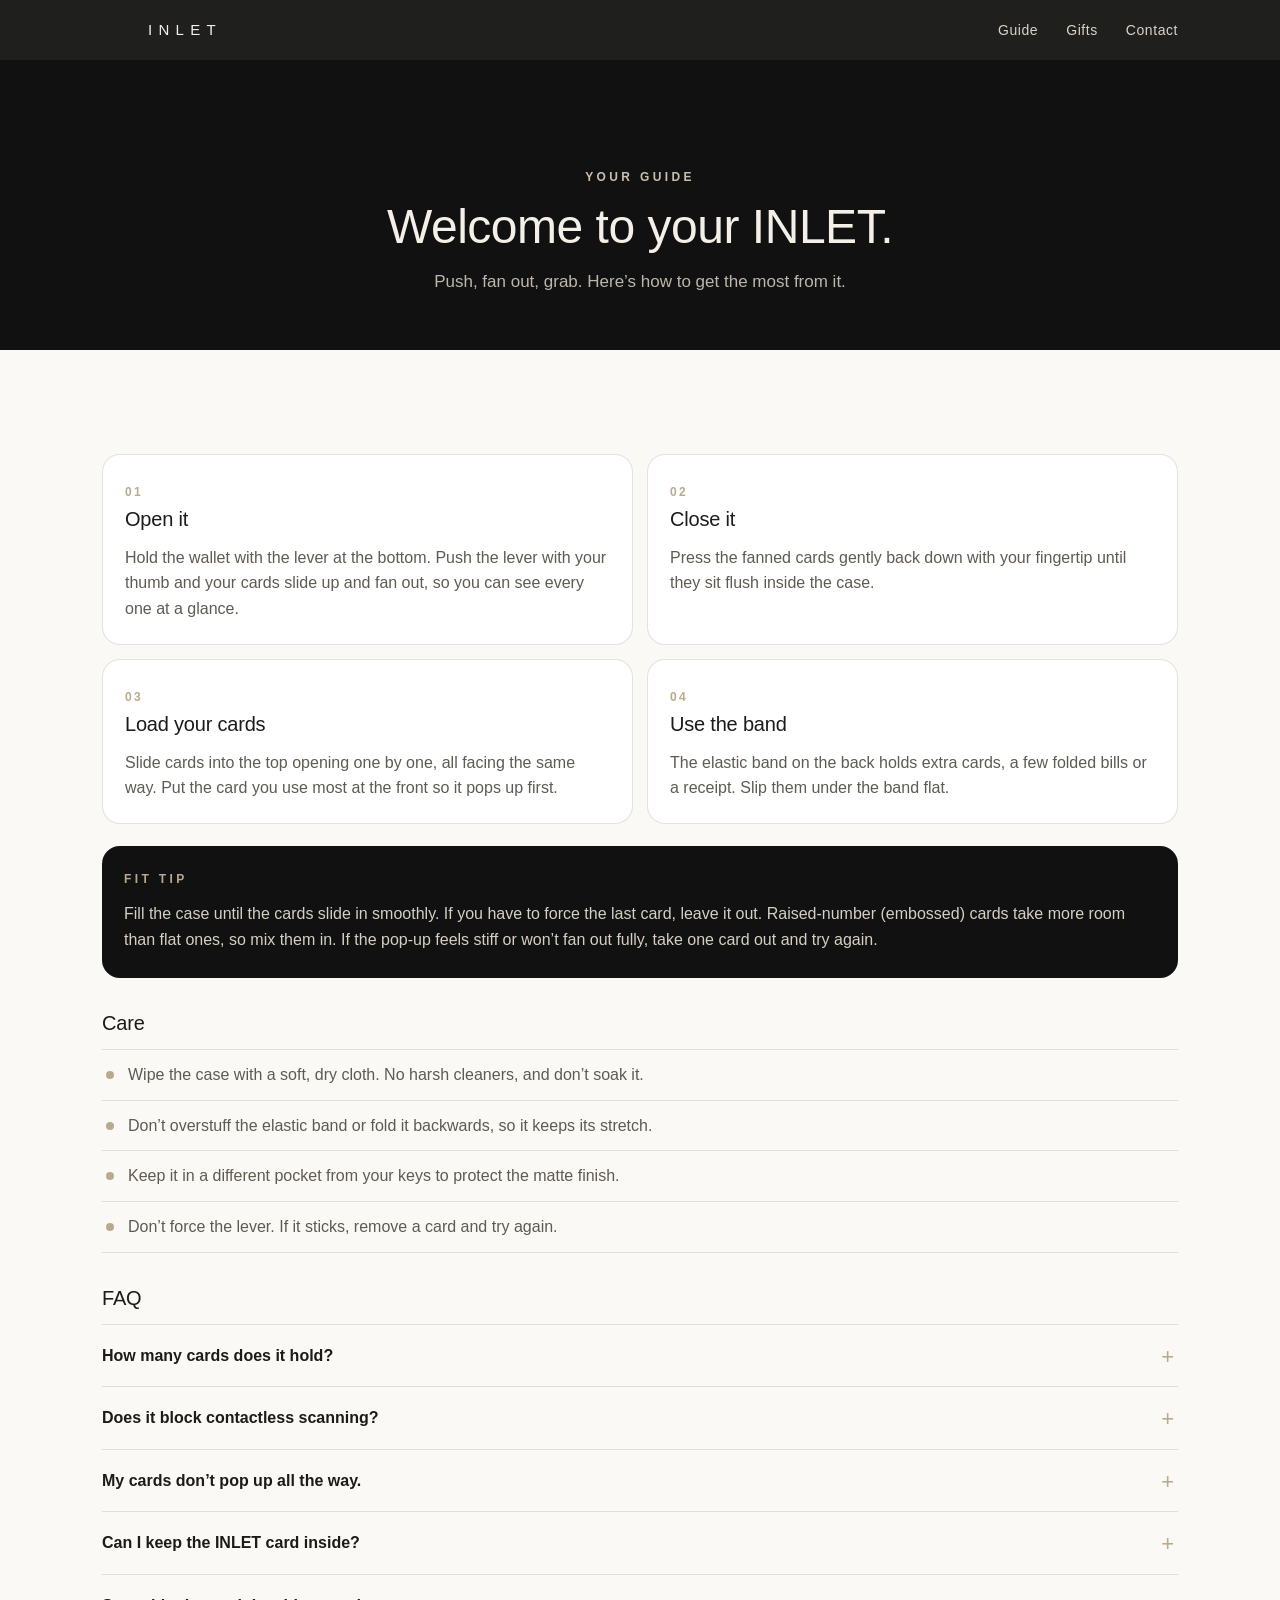
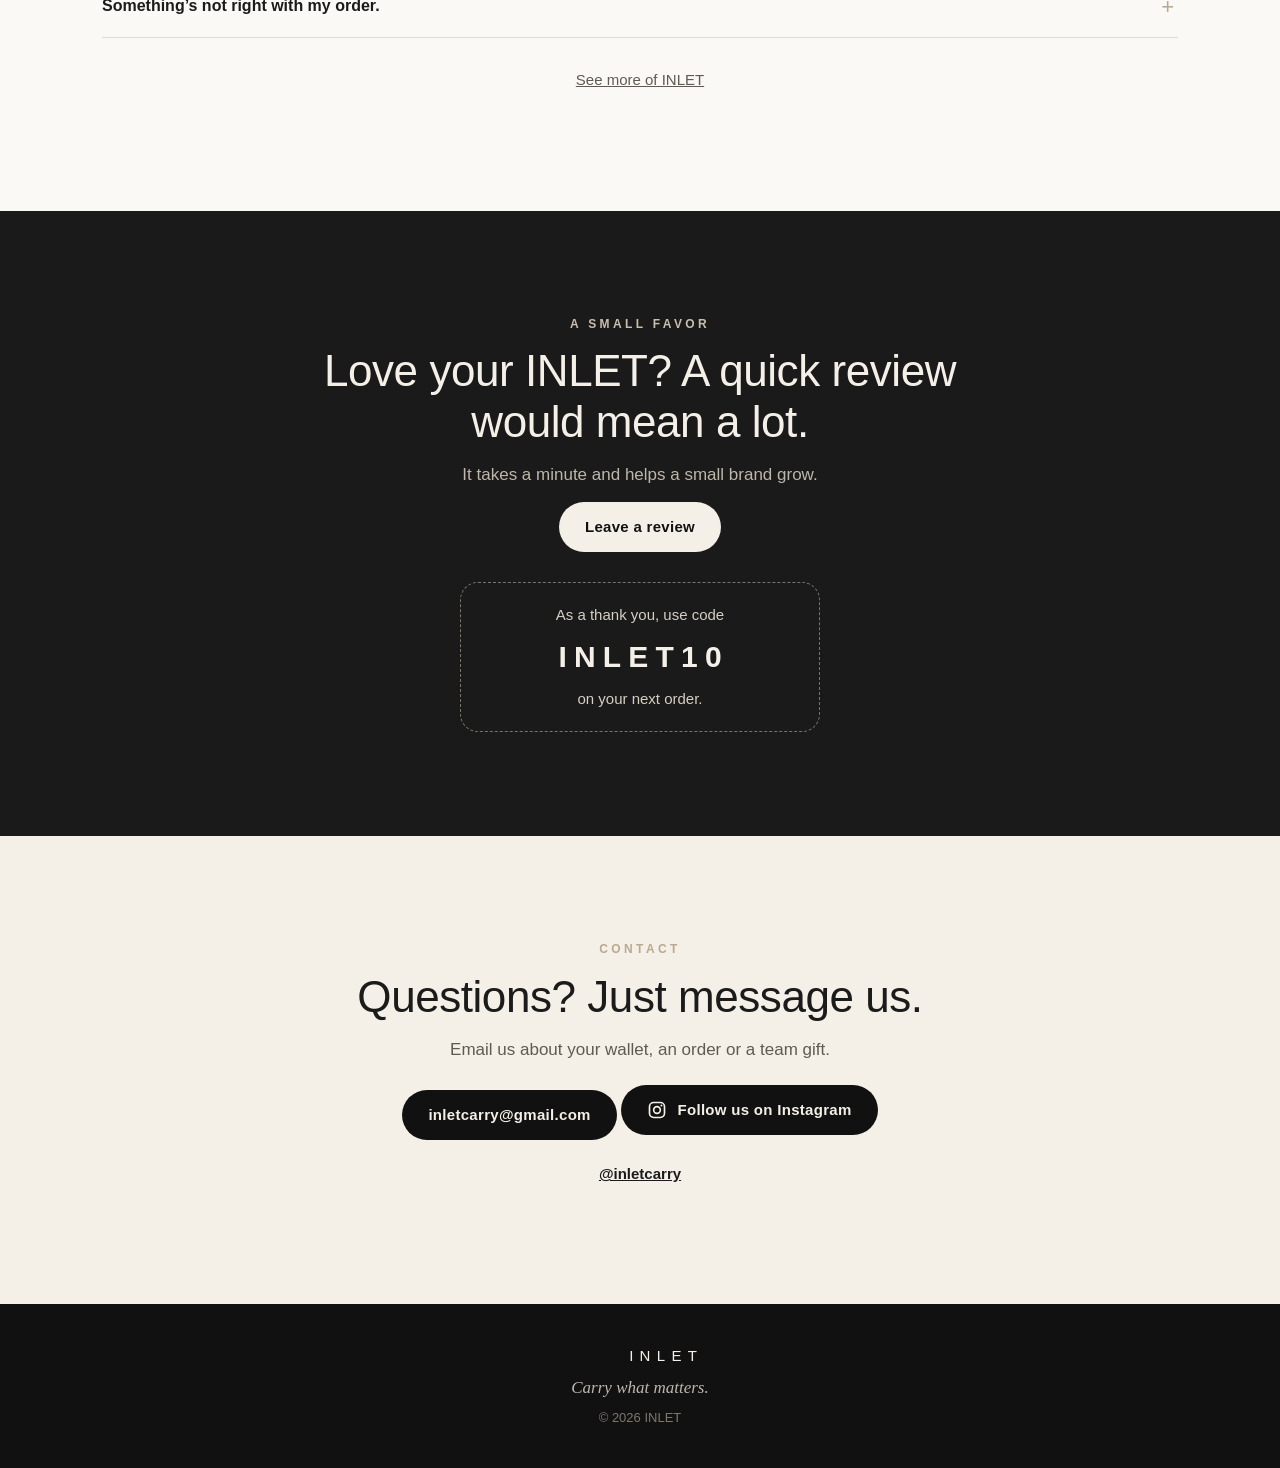
==== guide/index.html @ 4665f840 "Add guide/index.html" ====
<!doctype html>
<html lang="en">
<head>
<meta charset="utf-8">
<meta name="viewport" content="width=device-width, initial-scale=1">
<title>Your INLET guide — how to use your wallet</title>
<meta name="description" content="How to open, load and care for your INLET pop-up card holder, plus quick answers.">
<meta name="theme-color" content="#111111">
<meta property="og:title" content="Your INLET guide — how to use your wallet">
<meta property="og:image" content="https://inletcarry.sites.tab.bot/og.png">
<meta property="og:description" content="How to open, load and care for your INLET pop-up card holder, plus quick answers.">
<link rel="icon" href="/favicon.png" type="image/png"><link rel="apple-touch-icon" href="/apple-touch-icon.png">
<link rel="stylesheet" href="../styles.css">
</head>
<body>
<a class="skip" href="#main">Skip to content</a>
<header class="site-header">
  <div class="wrap bar">
    <a class="brand" href="../" aria-label="INLET home"><span class="mark logo-mask" aria-hidden="true"></span><span class="wordmark">INLET</span></a>
    <nav aria-label="Main">
      <a href="../guide/">Guide</a>
      <a href="../#gifts">Gifts</a>
      <a href="../#contact">Contact</a>
    </nav>
  </div>
</header>
<main id="main">
<section class="guide-hero" aria-labelledby="g-title">
  <div class="wrap narrow">
    <span class="mark logo-mask" aria-hidden="true"></span>
    <p class="eyebrow light">Your guide</p>
    <h1 id="g-title">Welcome to your INLET.</h1>
    <p>Push, fan out, grab. Here’s how to get the most from it.</p>
  </div>
</section>
<section class="guide" id="guide" aria-label="How to use your INLET">
  <div class="wrap">
    
  <div class="guide-grid">
    <article class="step-card">
      <span class="step-num">01</span>
      <h3>Open it</h3>
      <p>Hold the wallet with the lever at the bottom. Push the lever with your thumb and your cards slide up and fan out, so you can see every one at a glance.</p>
    </article>
    <article class="step-card">
      <span class="step-num">02</span>
      <h3>Close it</h3>
      <p>Press the fanned cards gently back down with your fingertip until they sit flush inside the case.</p>
    </article>
    <article class="step-card">
      <span class="step-num">03</span>
      <h3>Load your cards</h3>
      <p>Slide cards into the top opening one by one, all facing the same way. Put the card you use most at the front so it pops up first.</p>
    </article>
    <article class="step-card">
      <span class="step-num">04</span>
      <h3>Use the band</h3>
      <p>The elastic band on the back holds extra cards, a few folded bills or a receipt. Slip them under the band flat.</p>
    </article>
  </div>

  <div class="tip">
    <p class="eyebrow">Fit tip</p>
    <p>Fill the case until the cards slide in smoothly. If you have to force the last card, leave it out. Raised-number (embossed) cards take more room than flat ones, so mix them in. If the pop-up feels stiff or won’t fan out fully, take one card out and try again.</p>
  </div>

  <div class="care">
    <h3>Care</h3>
    <ul>
      <li>Wipe the case with a soft, dry cloth. No harsh cleaners, and don’t soak it.</li>
      <li>Don’t overstuff the elastic band or fold it backwards, so it keeps its stretch.</li>
      <li>Keep it in a different pocket from your keys to protect the matte finish.</li>
      <li>Don’t force the lever. If it sticks, remove a card and try again.</li>
    </ul>
  </div>

  <div class="faq">
    <h3>FAQ</h3>
    <details>
      <summary>How many cards does it hold?</summary>
      <p>Your everyday cards fit in the pop-up case, and the band carries extras. It depends on how thick your cards are, so go by the fit tip above: if a card won’t slide in easily, the case is full.</p>
    </details>
    <details>
      <summary>Does it block contactless scanning?</summary>
      <p>The case is made of aluminum, a material commonly used in RFID-blocking wallets to help shield cards stored inside. To tap and pay, pop the card out first. Cards under the elastic band sit outside the case.</p>
    </details>
    <details>
      <summary>My cards don’t pop up all the way.</summary>
      <p>The case is probably too full or holding a thick card. Remove one card and push the lever again.</p>
    </details>
    <details>
      <summary>Can I keep the INLET card inside?</summary>
      <p>Sure, or swap it for one of your own cards. Keep it somewhere handy since it brings you back to this guide.</p>
    </details>
    <details>
      <summary>Something’s not right with my order.</summary>
      <p>Email us at <a href="mailto:inletcarry@gmail.com">inletcarry@gmail.com</a> and we’ll sort it out with you directly.</p>
    </details>
  </div>

    <p class="center"><a class="back-home" href="../">See more of INLET</a></p>
  </div>
</section>

<section class="review" id="review" aria-labelledby="review-title">
  <div class="wrap narrow center">
    <p class="eyebrow light">A small favor</p>
    <h2 id="review-title">Love your INLET? A quick review would mean a lot.</h2>
    <p class="muted-light">It takes a minute and helps a small brand grow.</p>
    <a class="btn btn-light" href="#review">Leave a review</a>
    <div class="code-box">
      <p>As a thank you, use code</p>
      <p class="code">INLET10</p>
      <p>on your next order.</p>
    </div>
  </div>
</section>

<section class="contact" id="contact" aria-labelledby="contact-title">
  <div class="wrap narrow center">
    <p class="eyebrow">Contact</p>
    <h2 id="contact-title">Questions? Just message us.</h2>
    <p class="muted">Email us about your wallet, an order or a team gift.</p>
    <a class="btn btn-dark" href="mailto:inletcarry@gmail.com"><span>inletcarry@gmail.com</span></a>
    <a class="btn btn-dark insta-btn" href="https://instagram.com/inletcarry" rel="noopener"><svg class="ico" viewBox="0 0 24 24" aria-hidden="true" focusable="false" style="width:20px;height:20px"><rect x="3" y="3" width="18" height="18" rx="5" fill="none" stroke="currentColor" stroke-width="2"/><circle cx="12" cy="12" r="4" fill="none" stroke="currentColor" stroke-width="2"/><circle cx="17.3" cy="6.7" r="1.2" fill="currentColor"/></svg><span>Follow us on Instagram</span></a><p class="insta"><a class="handle" href="https://instagram.com/inletcarry">@inletcarry</a></p>
  </div>
</section>
</main>
<footer class="site-footer">
  <div class="wrap foot">
    <a class="brand light" href="../" aria-label="INLET home"><span class="mark logo-mask" aria-hidden="true"></span><span class="wordmark">INLET</span></a>
    <p>Carry what matters.</p>
    <p class="small">© 2026 INLET</p>
  </div>
</footer>
</body>
</html>
---- styles.css ----
:root{
  --black:#111111; --ink:#1b1b1b; --cream:#f4f0e8; --cream-2:#ebe5d9; --silver:#c9bfae; --champagne:#b9a98e;
  --muted:#5f5a52; --line:rgba(17,17,17,.12);
  --sans:"Helvetica Neue",Helvetica,"Inter","Segoe UI",Roboto,Arial,sans-serif;
  --radius:18px;
}
*{box-sizing:border-box}
html{scroll-behavior:smooth;-webkit-text-size-adjust:100%}
body{margin:0;background:var(--cream);color:var(--ink);font-family:var(--sans);font-size:17px;line-height:1.6;overflow-x:hidden}
img{max-width:100%;display:block}
a{color:inherit}
:focus-visible{outline:2px solid var(--champagne);outline-offset:3px;border-radius:6px}
.skip{position:absolute;left:-999px;top:0}
.skip:focus{left:12px;top:12px;background:#fff;padding:8px 12px;z-index:10}
.wrap{width:100%;max-width:1120px;margin:0 auto;padding:0 22px}
.narrow{max-width:680px}
.center{text-align:center}
.eyebrow{font-size:12px;letter-spacing:.28em;text-transform:uppercase;color:var(--champagne);margin:0 0 12px;font-weight:600}
.eyebrow.light{color:var(--silver)}
h1,h2,h3{font-weight:500;letter-spacing:-.01em;line-height:1.15;margin:0 0 14px}
h2{font-size:clamp(28px,6.4vw,44px)}
h3{font-size:20px}
p{margin:0 0 14px}
.muted{color:var(--muted)}
.muted-light{color:#bdb6aa}
section{padding:72px 0}
.mark{width:34px;height:24px;flex:none}
.ico{width:20px;height:20px;flex:none}

/* header */
.site-header{position:sticky;top:0;z-index:5;background:rgba(17,17,17,.94);color:var(--cream);backdrop-filter:saturate(1.2) blur(8px)}
.bar{display:flex;align-items:center;justify-content:space-between;height:60px}
.brand{display:inline-flex;align-items:center;gap:12px;text-decoration:none;color:inherit}
.brand .mark{color:var(--silver)}
.wordmark{letter-spacing:.42em;font-size:15px;font-weight:500;margin-right:-.42em}
nav{display:flex;gap:18px}
nav a{text-decoration:none;font-size:14px;color:#d9d3c8;letter-spacing:.04em;padding:6px 0}
nav a:hover{color:#fff}

/* hero */
.hero{background:var(--black);color:var(--cream);padding:48px 0 0;overflow:hidden}
.hero-grid{display:grid;gap:36px;align-items:center}
.hero-copy{text-align:center}
.hero .mark-lg{width:84px;height:58px;color:var(--silver);margin:0 auto 22px}
.hero h1{font-size:clamp(40px,12vw,76px);letter-spacing:.38em;margin:0 -.38em 14px 0;font-weight:400}
.tagline{font-size:clamp(19px,4.8vw,24px);color:var(--silver);font-style:italic;font-family:Georgia,"Times New Roman",serif;margin-bottom:26px}
.hero-actions{display:flex;flex-wrap:wrap;gap:12px;justify-content:center}
.hero-photo{border-radius:var(--radius) var(--radius) 0 0;overflow:hidden;background:var(--cream-2)}
.hero-photo img{width:100%;height:auto;aspect-ratio:1/1;object-fit:cover}

.btn{display:inline-flex;align-items:center;justify-content:center;gap:10px;min-height:50px;padding:0 26px;border-radius:999px;text-decoration:none;font-size:15px;font-weight:600;letter-spacing:.02em;transition:transform .15s ease,background .15s ease}
.btn:hover{transform:translateY(-1px)}
.btn-light{background:var(--cream);color:var(--black)}
.btn-light:hover{background:#fff}
.btn-ghost{border:1px solid rgba(244,240,232,.35);color:var(--cream)}
.btn-ghost:hover{border-color:var(--cream)}
.btn-dark{background:var(--black);color:var(--cream)}
.btn-dark:hover{background:#000}

/* product */
.product-grid{display:grid;gap:34px;align-items:center}
.photo{border-radius:var(--radius);overflow:hidden;background:var(--cream-2);box-shadow:0 18px 40px -28px rgba(0,0,0,.45)}
.photo img{width:100%;height:auto}
.gifts .photo{background:#e9e3d6}
.features{list-style:none;padding:0;margin:22px 0 0;display:grid;gap:0}
.features li{display:grid;grid-template-columns:28px 1fr;gap:14px;padding:16px 0;border-top:1px solid var(--line)}
.features li:last-child{border-bottom:1px solid var(--line)}
.features strong{display:block;font-weight:600}
.features span.d{color:var(--muted);font-size:15px}
.dot{width:10px;height:10px;border-radius:50%;background:var(--champagne);margin-top:9px}

/* card strip */
.cardstrip{background:var(--cream-2)}
.cards{display:flex;gap:18px;justify-content:center;flex-wrap:wrap;margin-top:28px}
.icard{width:min(300px,100%);aspect-ratio:85.6/54;border-radius:14px;position:relative;box-shadow:0 20px 40px -24px rgba(0,0,0,.5);display:flex;flex-direction:column;align-items:center;justify-content:center;gap:6px;padding:16px}
.icard.front{background:linear-gradient(160deg,#1d1d1d,#0b0b0b);color:var(--silver)}
.icard.front .mark{width:40px;height:28px}
.icard .wm{letter-spacing:.4em;margin-right:-.4em;font-size:16px;color:var(--cream)}
.icard .tg{font-family:Georgia,serif;font-style:italic;font-size:13px;color:var(--silver)}
.icard.back{background:#fbf9f5;color:var(--black);border:1px solid var(--line)}
.icard.back .yg{font-size:12px;letter-spacing:.3em;font-weight:600}
.qr{width:52px;height:52px;border:2px solid var(--black);border-radius:6px;display:grid;place-items:center;font-size:9px;letter-spacing:.14em}
.icard.back .sm{font-size:11px;letter-spacing:.3em;color:var(--muted)}

/* guide */
.guide{background:#fbf9f5}
.guide-head{margin-bottom:30px}
.guide-grid{display:grid;gap:14px}
.step-card{background:#fff;border:1px solid var(--line);border-radius:var(--radius);padding:22px 22px 8px}
.step-num{display:inline-block;font-size:12px;letter-spacing:.2em;color:var(--champagne);font-weight:700;margin-bottom:6px}
.step-card p{color:var(--muted);font-size:16px}
.tip{margin:22px 0;background:var(--black);color:var(--cream);border-radius:var(--radius);padding:24px 22px 12px}
.tip p:last-child{color:#d6cfc3;font-size:16px}
.care,.faq{margin-top:34px}
.care ul{margin:0;padding:0;list-style:none}
.care li{padding:12px 0 12px 26px;border-top:1px solid var(--line);position:relative;color:var(--muted);font-size:16px}
.care li:last-child{border-bottom:1px solid var(--line)}
.care li::before{content:"";position:absolute;left:4px;top:21px;width:8px;height:8px;border-radius:50%;background:var(--champagne)}
details{border-top:1px solid var(--line);padding:4px 0}
details:last-of-type{border-bottom:1px solid var(--line)}
summary{cursor:pointer;list-style:none;padding:14px 34px 14px 0;font-weight:600;position:relative;font-size:16px}
summary::-webkit-details-marker{display:none}
summary::after{content:"+";position:absolute;right:4px;top:10px;font-size:22px;font-weight:300;color:var(--champagne)}
details[open] summary::after{content:"–"}
details p{color:var(--muted);font-size:16px;padding-right:10px}

/* gifts */
.gifts{background:var(--black);color:var(--cream)}
.gifts .muted{color:#bdb6aa}
.gift-grid{display:grid;gap:34px;align-items:center}
.gift-list{list-style:none;padding:0;margin:20px 0 28px;counter-reset:g}
.gift-list li{counter-increment:g;display:grid;grid-template-columns:34px 1fr;gap:10px;padding:12px 0;border-top:1px solid rgba(244,240,232,.14);color:#d6cfc3;font-size:16px}
.gift-list li::before{content:counter(g,decimal-leading-zero);color:var(--champagne);font-size:13px;letter-spacing:.12em;font-weight:700;padding-top:2px}
.engrave{border-radius:var(--radius);background:linear-gradient(160deg,#232323,#0d0d0d);border:1px solid rgba(244,240,232,.1);padding:34px 24px;text-align:center}
.engrave .plate{margin:0 auto 18px;width:min(240px,80%);aspect-ratio:3/4;border-radius:16px;background:linear-gradient(150deg,#2b2b2b,#141414);box-shadow:inset 0 1px 0 rgba(255,255,255,.08),0 24px 40px -24px #000;display:grid;place-items:center}
.engrave .yl{border:1px dashed rgba(201,191,174,.6);color:var(--silver);border-radius:10px;padding:14px 18px;font-size:12px;letter-spacing:.24em}
.engrave p{color:#bdb6aa;font-size:14px;margin:0}

/* review */
.review{background:#1a1a1a;color:var(--cream)}
.code-box{margin:30px auto 0;max-width:360px;border:1px dashed rgba(201,191,174,.55);border-radius:var(--radius);padding:20px}
.code-box p{margin:0;color:#d6cfc3;font-size:15px}
.code-box .code{font-size:30px;letter-spacing:.24em;color:var(--cream);margin:6px -.24em 6px 0;font-weight:600}

/* contact */
.contact .btn{margin-top:8px}
.insta{margin-top:22px;color:var(--muted);font-size:15px}
.handle{color:var(--ink);font-weight:600}
.soon{display:inline-block;margin-left:6px;font-size:11px;letter-spacing:.14em;text-transform:uppercase;border:1px solid var(--line);border-radius:999px;padding:2px 9px}

/* footer */
.site-footer{background:var(--black);color:#bdb6aa;padding:40px 0}
.foot{display:flex;flex-direction:column;align-items:center;gap:6px;text-align:center}
.foot p{margin:0;font-family:Georgia,serif;font-style:italic}
.foot .small{font-family:var(--sans);font-style:normal;font-size:13px;color:#7d776e}
.brand.light{color:var(--cream)}

/* guide page */
.guide-hero{background:var(--black);color:var(--cream);padding:46px 0 40px;text-align:center}
.guide-hero .mark{width:64px;height:44px;color:var(--silver);margin:0 auto 18px}
.guide-hero h1{font-size:clamp(30px,8vw,48px)}
.guide-hero p{color:#bdb6aa}
.back-home{display:inline-block;margin-top:30px;font-size:15px;color:var(--muted)}

@media (min-width:760px){
  section{padding:104px 0}
  .hero{padding-top:80px}
  .hero-grid{grid-template-columns:1.05fr 1fr}
  .hero-copy{text-align:left;padding-bottom:80px}
  .hero .mark-lg{margin:0 0 26px}
  .hero-actions{justify-content:flex-start}
  .hero-photo{border-radius:var(--radius) var(--radius) 0 0}
  .product-grid,.gift-grid{grid-template-columns:1fr 1fr;gap:64px}
  .guide-grid{grid-template-columns:1fr 1fr}
  nav{gap:28px}
}
@media (max-width:360px){nav{gap:12px} nav a{font-size:13px} .wordmark{letter-spacing:.3em;margin-right:-.3em}}
@media (prefers-reduced-motion:reduce){html{scroll-behavior:auto}.btn{transition:none}}

.hero-sub{color:#bdb6aa;font-size:16px;max-width:420px;margin:-8px auto 26px}
.next{margin-top:20px;font-size:14px;letter-spacing:.06em;color:var(--champagne)}
@media (min-width:760px){.hero-sub{margin-left:0}}

.logo-mask{display:block;background-color:currentColor;-webkit-mask:url(/img/logo-mask.png) center/contain no-repeat;mask:url(/img/logo-mask.png) center/contain no-repeat}
.insta-btn{margin-top:14px;display:inline-flex;align-items:center;gap:10px}
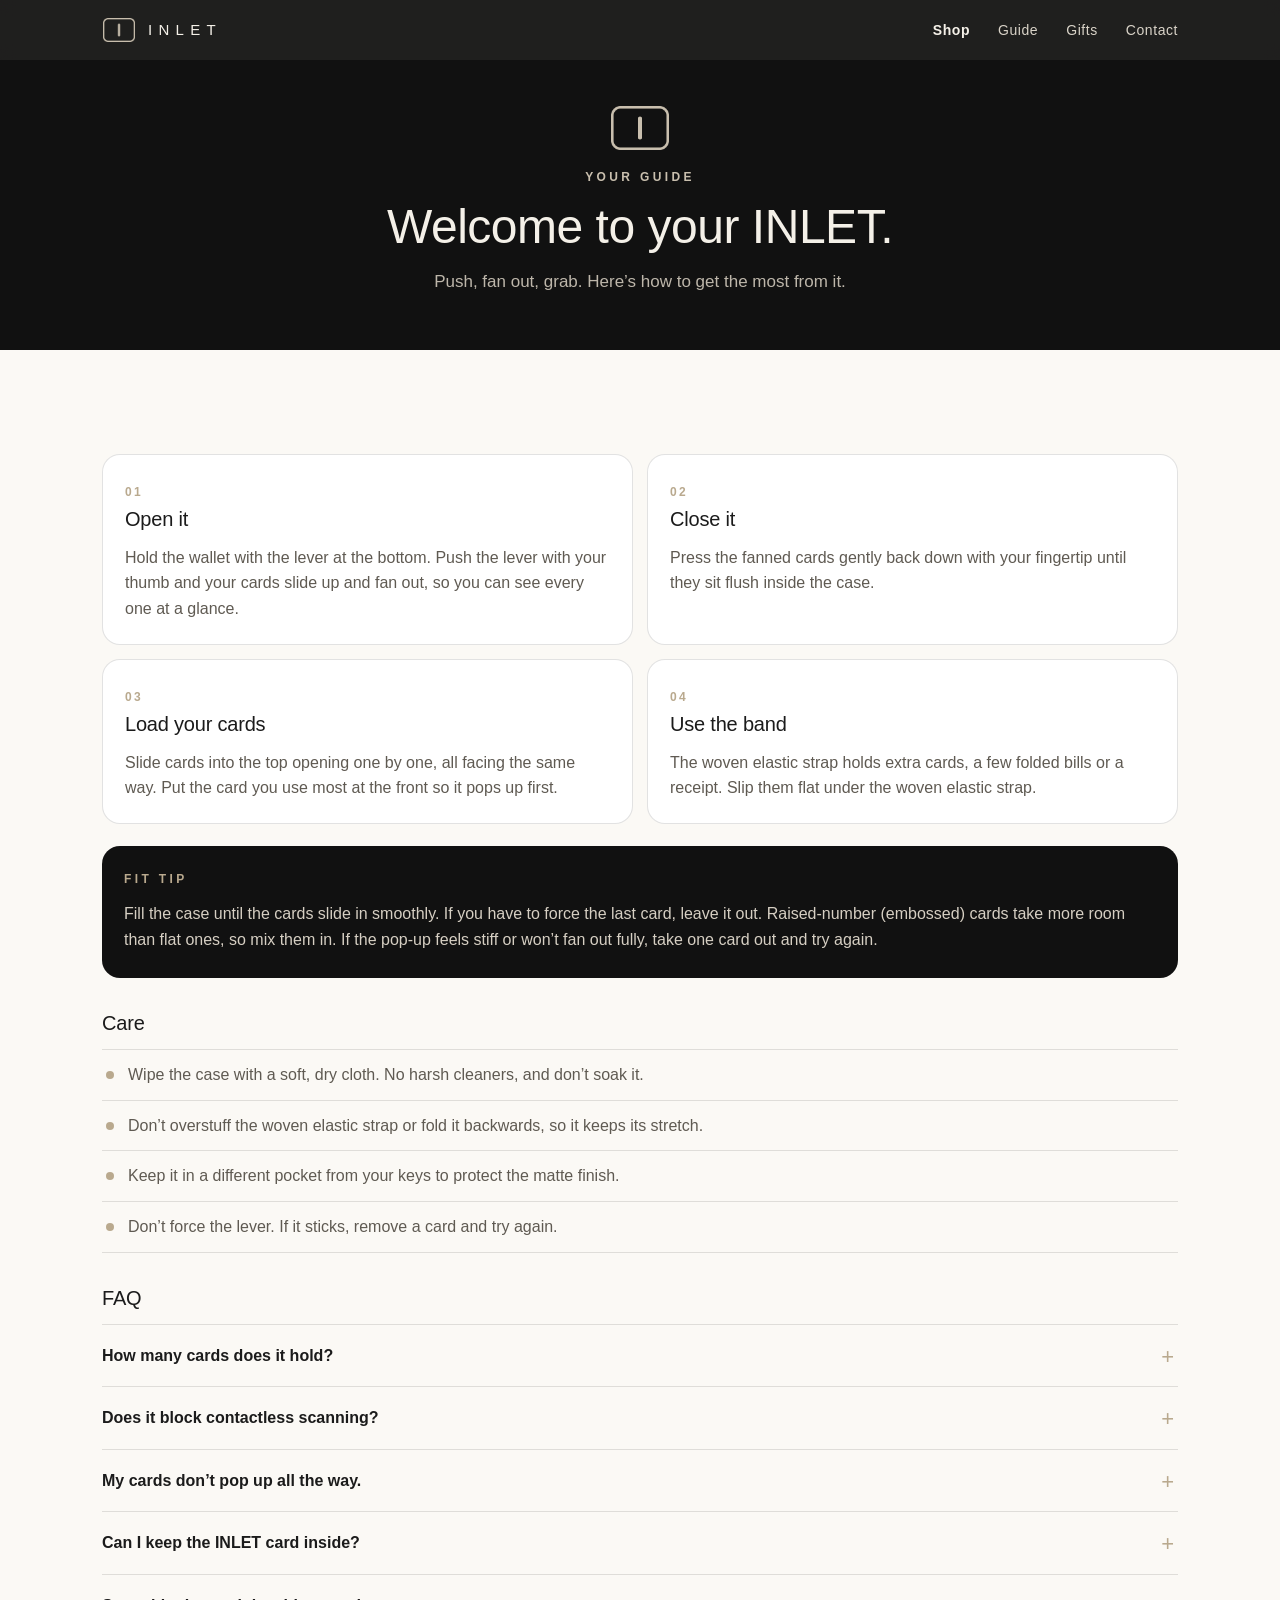
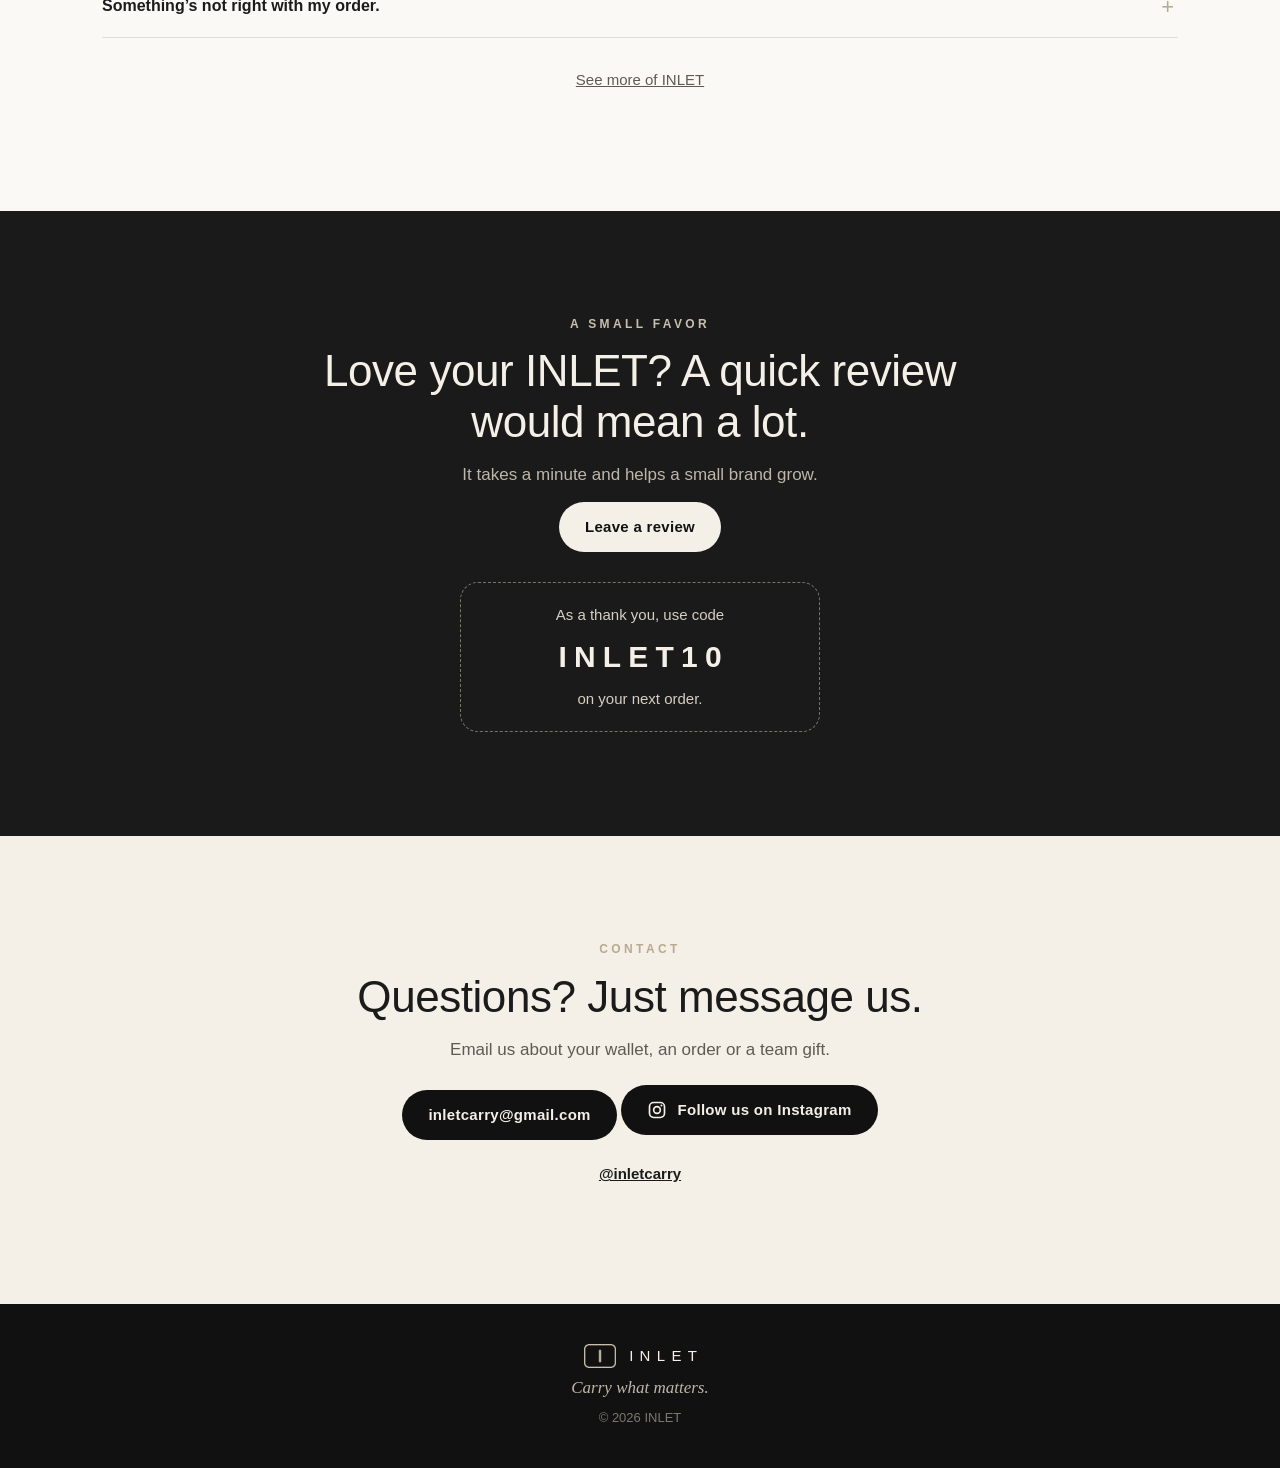
==== commit b1f83843: "Update INLET site with verified studio photography, interactive gallery, custom engraving, and Shop " ====
--- a/guide/index.html
+++ b/guide/index.html
@@ -6,10 +6,15 @@
 <title>Your INLET guide — how to use your wallet</title>
 <meta name="description" content="How to open, load and care for your INLET pop-up card holder, plus quick answers.">
 <meta name="theme-color" content="#111111">
+<meta property="og:type" content="website">
+<meta property="og:url" content="https://inletcarry.com/guide/">
 <meta property="og:title" content="Your INLET guide — how to use your wallet">
-<meta property="og:image" content="https://inletcarry.sites.tab.bot/og.png">
+<meta property="og:image" content="https://inletcarry.com/og.png">
 <meta property="og:description" content="How to open, load and care for your INLET pop-up card holder, plus quick answers.">
-<link rel="icon" href="/favicon.png" type="image/png"><link rel="apple-touch-icon" href="/apple-touch-icon.png">
+<meta name="twitter:card" content="summary_large_image">
+<meta name="twitter:image" content="https://inletcarry.com/og.png">
+<link rel="icon" href="/favicon.png" type="image/png">
+<link rel="apple-touch-icon" href="/apple-touch-icon.png">
 <link rel="stylesheet" href="../styles.css">
 </head>
 <body>
@@ -18,6 +23,7 @@
   <div class="wrap bar">
     <a class="brand" href="../" aria-label="INLET home"><span class="mark logo-mask" aria-hidden="true"></span><span class="wordmark">INLET</span></a>
     <nav aria-label="Main">
+      <a class="nav-shop" href="https://www.gift-him.com/products/inlet-cc-001" target="_blank" rel="noopener">Shop</a>
       <a href="../guide/">Guide</a>
       <a href="../#gifts">Gifts</a>
       <a href="../#contact">Contact</a>
@@ -35,7 +41,7 @@
 </section>
 <section class="guide" id="guide" aria-label="How to use your INLET">
   <div class="wrap">
-    
+
   <div class="guide-grid">
     <article class="step-card">
       <span class="step-num">01</span>
@@ -55,7 +61,7 @@
     <article class="step-card">
       <span class="step-num">04</span>
       <h3>Use the band</h3>
-      <p>The elastic band on the back holds extra cards, a few folded bills or a receipt. Slip them under the band flat.</p>
+      <p>The woven elastic strap holds extra cards, a few folded bills or a receipt. Slip them flat under the woven elastic strap.</p>
     </article>
   </div>
 
@@ -68,7 +74,7 @@
     <h3>Care</h3>
     <ul>
       <li>Wipe the case with a soft, dry cloth. No harsh cleaners, and don’t soak it.</li>
-      <li>Don’t overstuff the elastic band or fold it backwards, so it keeps its stretch.</li>
+      <li>Don’t overstuff the woven elastic strap or fold it backwards, so it keeps its stretch.</li>
       <li>Keep it in a different pocket from your keys to protect the matte finish.</li>
       <li>Don’t force the lever. If it sticks, remove a card and try again.</li>
     </ul>
@@ -78,11 +84,11 @@
     <h3>FAQ</h3>
     <details>
       <summary>How many cards does it hold?</summary>
-      <p>Your everyday cards fit in the pop-up case, and the band carries extras. It depends on how thick your cards are, so go by the fit tip above: if a card won’t slide in easily, the case is full.</p>
+      <p>Your everyday cards fit in the pop-up case, and the woven elastic strap carries extras. It depends on how thick your cards are, so go by the fit tip above: if a card won’t slide in easily, the case is full.</p>
     </details>
     <details>
       <summary>Does it block contactless scanning?</summary>
-      <p>The case is made of aluminum, a material commonly used in RFID-blocking wallets to help shield cards stored inside. To tap and pay, pop the card out first. Cards under the elastic band sit outside the case.</p>
+      <p>The case is made of aluminum, a material commonly used in RFID-blocking wallets to help shield cards stored inside. To tap and pay, pop the card out first. Cards under the woven elastic strap sit outside the case.</p>
     </details>
     <details>
       <summary>My cards don’t pop up all the way.</summary>
--- a/styles.css
+++ b/styles.css
@@ -1,4 +1,3 @@
-
 :root{
   --black:#111111; --ink:#1b1b1b; --cream:#f4f0e8; --cream-2:#ebe5d9; --silver:#c9bfae; --champagne:#b9a98e;
   --muted:#5f5a52; --line:rgba(17,17,17,.12);
@@ -30,13 +29,14 @@
 
 /* header */
 .site-header{position:sticky;top:0;z-index:5;background:rgba(17,17,17,.94);color:var(--cream);backdrop-filter:saturate(1.2) blur(8px)}
-.bar{display:flex;align-items:center;justify-content:space-between;height:60px}
-.brand{display:inline-flex;align-items:center;gap:12px;text-decoration:none;color:inherit}
+.bar{display:flex;align-items:center;justify-content:space-between;height:60px;gap:12px}
+.brand{display:inline-flex;align-items:center;gap:12px;text-decoration:none;color:inherit;flex:none}
 .brand .mark{color:var(--silver)}
 .wordmark{letter-spacing:.42em;font-size:15px;font-weight:500;margin-right:-.42em}
-nav{display:flex;gap:18px}
-nav a{text-decoration:none;font-size:14px;color:#d9d3c8;letter-spacing:.04em;padding:6px 0}
+nav{display:flex;align-items:center;gap:16px}
+nav a{text-decoration:none;font-size:14px;color:#d9d3c8;letter-spacing:.04em;padding:6px 0;white-space:nowrap}
 nav a:hover{color:#fff}
+nav a.nav-shop{color:var(--cream);font-weight:600}
 
 /* hero */
 .hero{background:var(--black);color:var(--cream);padding:48px 0 0;overflow:hidden}
@@ -45,11 +45,12 @@
 .hero .mark-lg{width:84px;height:58px;color:var(--silver);margin:0 auto 22px}
 .hero h1{font-size:clamp(40px,12vw,76px);letter-spacing:.38em;margin:0 -.38em 14px 0;font-weight:400}
 .tagline{font-size:clamp(19px,4.8vw,24px);color:var(--silver);font-style:italic;font-family:Georgia,"Times New Roman",serif;margin-bottom:26px}
+.hero-sub{color:#bdb6aa;font-size:16px;max-width:420px;margin:-8px auto 26px}
 .hero-actions{display:flex;flex-wrap:wrap;gap:12px;justify-content:center}
-.hero-photo{border-radius:var(--radius) var(--radius) 0 0;overflow:hidden;background:var(--cream-2)}
+.hero-photo{border-radius:var(--radius) var(--radius) 0 0;overflow:hidden;background:#191614;box-shadow:0 24px 60px -24px rgba(0,0,0,.75)}
 .hero-photo img{width:100%;height:auto;aspect-ratio:1/1;object-fit:cover}
 
-.btn{display:inline-flex;align-items:center;justify-content:center;gap:10px;min-height:50px;padding:0 26px;border-radius:999px;text-decoration:none;font-size:15px;font-weight:600;letter-spacing:.02em;transition:transform .15s ease,background .15s ease}
+.btn{display:inline-flex;align-items:center;justify-content:center;gap:10px;min-height:50px;padding:0 26px;border-radius:999px;text-decoration:none;font-size:15px;font-weight:600;letter-spacing:.02em;transition:transform .15s ease,background .15s ease,border-color .15s ease}
 .btn:hover{transform:translateY(-1px)}
 .btn-light{background:var(--cream);color:var(--black)}
 .btn-light:hover{background:#fff}
@@ -58,17 +59,33 @@
 .btn-dark{background:var(--black);color:var(--cream)}
 .btn-dark:hover{background:#000}
 
-/* product */
-.product-grid{display:grid;gap:34px;align-items:center}
+/* product & interactive studio gallery */
+.product-grid{display:grid;gap:34px;align-items:start}
 .photo{border-radius:var(--radius);overflow:hidden;background:var(--cream-2);box-shadow:0 18px 40px -28px rgba(0,0,0,.45)}
-.photo img{width:100%;height:auto}
-.gifts .photo{background:#e9e3d6}
+.photo img{width:100%;height:auto;aspect-ratio:1/1;object-fit:cover}
+.gifts .photo{background:#1b1815;box-shadow:0 24px 50px -24px rgba(0,0,0,.8)}
+
+.gallery{display:flex;flex-direction:column;gap:12px}
+.gallery-stage{position:relative;border-radius:var(--radius);overflow:hidden;background:#fff;box-shadow:0 18px 42px -26px rgba(0,0,0,.38);border:1px solid rgba(17,17,17,.06)}
+.gallery-stage img{width:100%;height:auto;aspect-ratio:1/1;object-fit:cover;transition:opacity .2s ease}
+.gallery-stage img.is-swapping{opacity:.55}
+.gallery-caption{display:flex;align-items:center;justify-content:space-between;gap:12px;padding:2px 2px 0;font-size:13px;color:var(--muted)}
+.gallery-caption .cap-label{font-weight:600;color:var(--ink);letter-spacing:.02em}
+.gallery-caption .cap-count{font-size:12px;letter-spacing:.14em;color:var(--champagne);font-weight:600}
+.gallery-thumbs{display:grid;grid-template-columns:repeat(5,1fr);gap:8px}
+.thumb{appearance:none;border:2px solid transparent;background:#e9e3d6;border-radius:12px;padding:0;overflow:hidden;cursor:pointer;position:relative;aspect-ratio:1/1;transition:transform .15s ease,border-color .15s ease,box-shadow .15s ease,opacity .15s ease;opacity:.76}
+.thumb img{width:100%;height:100%;object-fit:cover;display:block}
+.thumb:hover{opacity:1;transform:translateY(-1px);border-color:rgba(17,17,17,.28)}
+.thumb.is-active,.thumb[aria-pressed="true"]{opacity:1;border-color:var(--black);box-shadow:0 8px 20px -12px rgba(0,0,0,.6)}
+
 .features{list-style:none;padding:0;margin:22px 0 0;display:grid;gap:0}
 .features li{display:grid;grid-template-columns:28px 1fr;gap:14px;padding:16px 0;border-top:1px solid var(--line)}
 .features li:last-child{border-bottom:1px solid var(--line)}
 .features strong{display:block;font-weight:600}
 .features span.d{color:var(--muted);font-size:15px}
 .dot{width:10px;height:10px;border-radius:50%;background:var(--champagne);margin-top:9px}
+.product-cta{margin-top:26px}
+.next{margin-top:18px;font-size:14px;letter-spacing:.06em;color:var(--champagne)}
 
 /* card strip */
 .cardstrip{background:var(--cream-2)}
@@ -112,10 +129,6 @@
 .gift-list{list-style:none;padding:0;margin:20px 0 28px;counter-reset:g}
 .gift-list li{counter-increment:g;display:grid;grid-template-columns:34px 1fr;gap:10px;padding:12px 0;border-top:1px solid rgba(244,240,232,.14);color:#d6cfc3;font-size:16px}
 .gift-list li::before{content:counter(g,decimal-leading-zero);color:var(--champagne);font-size:13px;letter-spacing:.12em;font-weight:700;padding-top:2px}
-.engrave{border-radius:var(--radius);background:linear-gradient(160deg,#232323,#0d0d0d);border:1px solid rgba(244,240,232,.1);padding:34px 24px;text-align:center}
-.engrave .plate{margin:0 auto 18px;width:min(240px,80%);aspect-ratio:3/4;border-radius:16px;background:linear-gradient(150deg,#2b2b2b,#141414);box-shadow:inset 0 1px 0 rgba(255,255,255,.08),0 24px 40px -24px #000;display:grid;place-items:center}
-.engrave .yl{border:1px dashed rgba(201,191,174,.6);color:var(--silver);border-radius:10px;padding:14px 18px;font-size:12px;letter-spacing:.24em}
-.engrave p{color:#bdb6aa;font-size:14px;margin:0}
 
 /* review */
 .review{background:#1a1a1a;color:var(--cream)}
@@ -127,7 +140,7 @@
 .contact .btn{margin-top:8px}
 .insta{margin-top:22px;color:var(--muted);font-size:15px}
 .handle{color:var(--ink);font-weight:600}
-.soon{display:inline-block;margin-left:6px;font-size:11px;letter-spacing:.14em;text-transform:uppercase;border:1px solid var(--line);border-radius:999px;padding:2px 9px}
+.insta-btn{margin-top:14px;display:inline-flex;align-items:center;gap:10px}
 
 /* footer */
 .site-footer{background:var(--black);color:#bdb6aa;padding:40px 0}
@@ -143,24 +156,31 @@
 .guide-hero p{color:#bdb6aa}
 .back-home{display:inline-block;margin-top:30px;font-size:15px;color:var(--muted)}
 
+.logo-mask{display:block;background-color:currentColor;-webkit-mask:url(/img/logo-mask.png) center/contain no-repeat;mask:url(/img/logo-mask.png) center/contain no-repeat}
+
 @media (min-width:760px){
   section{padding:104px 0}
   .hero{padding-top:80px}
   .hero-grid{grid-template-columns:1.05fr 1fr}
   .hero-copy{text-align:left;padding-bottom:80px}
   .hero .mark-lg{margin:0 0 26px}
+  .hero-sub{margin-left:0}
   .hero-actions{justify-content:flex-start}
   .hero-photo{border-radius:var(--radius) var(--radius) 0 0}
   .product-grid,.gift-grid{grid-template-columns:1fr 1fr;gap:64px}
+  .product-grid{align-items:center}
+  .gallery-thumbs{gap:10px}
   .guide-grid{grid-template-columns:1fr 1fr}
   nav{gap:28px}
 }
-@media (max-width:360px){nav{gap:12px} nav a{font-size:13px} .wordmark{letter-spacing:.3em;margin-right:-.3em}}
-@media (prefers-reduced-motion:reduce){html{scroll-behavior:auto}.btn{transition:none}}
-
-.hero-sub{color:#bdb6aa;font-size:16px;max-width:420px;margin:-8px auto 26px}
-.next{margin-top:20px;font-size:14px;letter-spacing:.06em;color:var(--champagne)}
-@media (min-width:760px){.hero-sub{margin-left:0}}
-
-.logo-mask{display:block;background-color:currentColor;-webkit-mask:url(/img/logo-mask.png) center/contain no-repeat;mask:url(/img/logo-mask.png) center/contain no-repeat}
-.insta-btn{margin-top:14px;display:inline-flex;align-items:center;gap:10px}
+@media (max-width:420px){
+  nav{gap:12px}
+  nav a{font-size:13px}
+  .wordmark{letter-spacing:.32em;margin-right:-.32em;font-size:14px}
+  .brand{gap:9px}
+  .brand .mark{width:30px;height:21px}
+}
+@media (prefers-reduced-motion:reduce){
+  html{scroll-behavior:auto}
+  .btn,.thumb,.gallery-stage img{transition:none}
+}
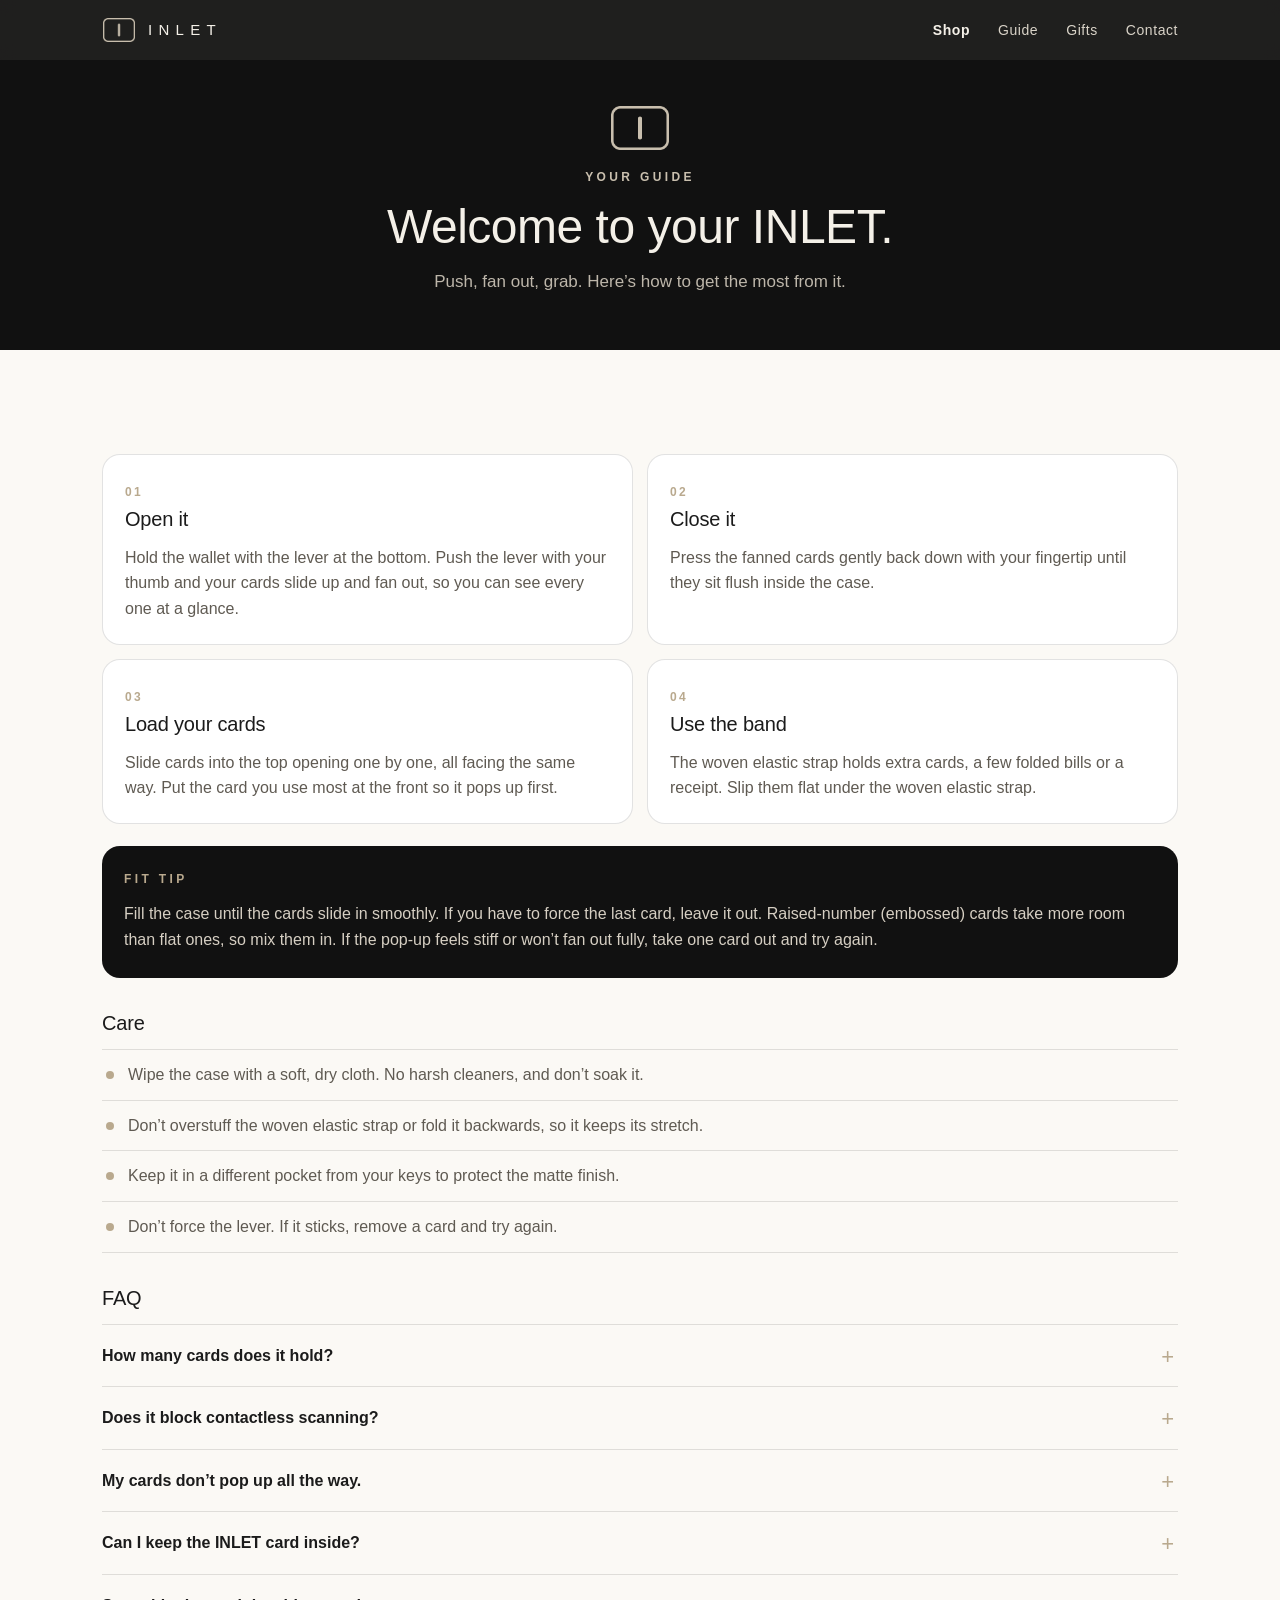
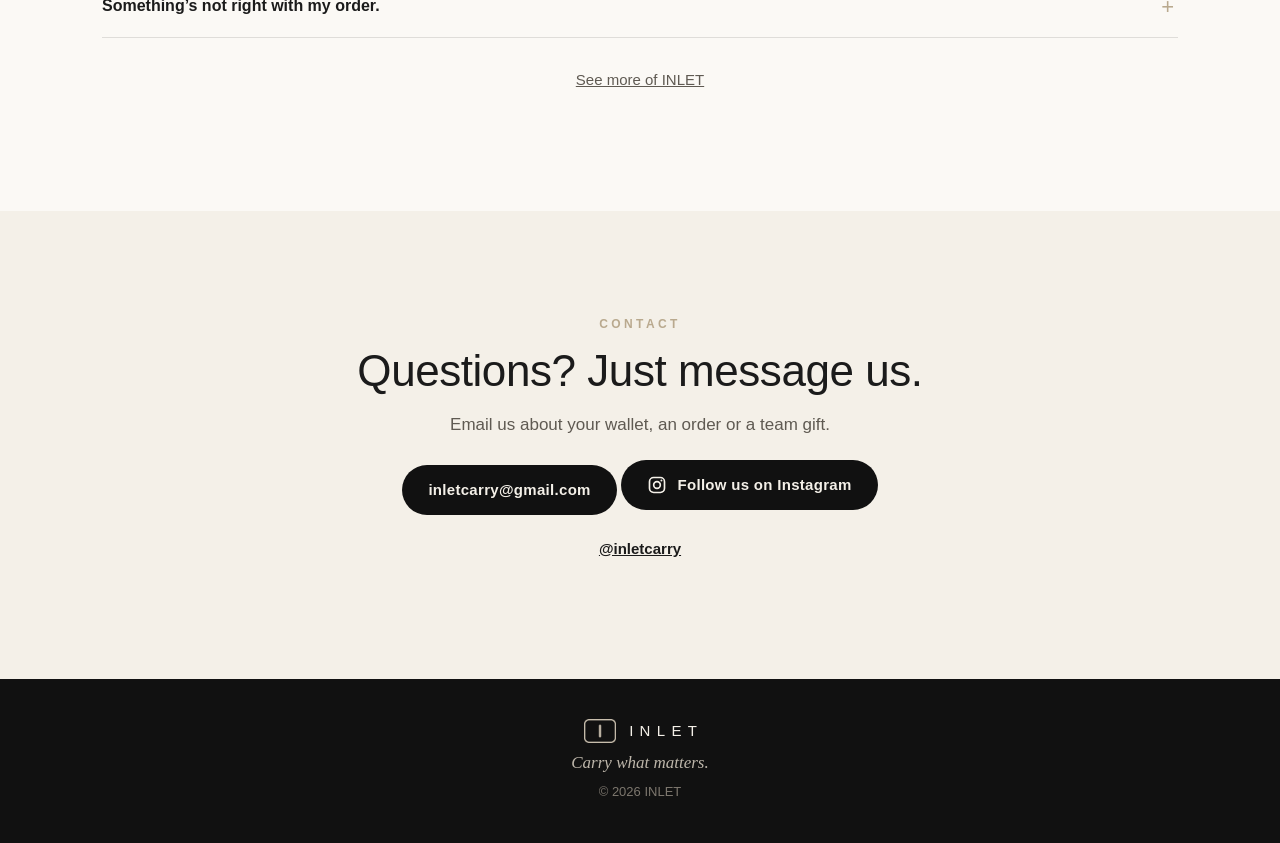
==== commit 5e15bf85: "Update INLET site with verified studio photography, interactive gallery, custom engraving, and Shop " ====
--- a/guide/index.html
+++ b/guide/index.html
@@ -108,19 +108,6 @@
   </div>
 </section>
 
-<section class="review" id="review" aria-labelledby="review-title">
-  <div class="wrap narrow center">
-    <p class="eyebrow light">A small favor</p>
-    <h2 id="review-title">Love your INLET? A quick review would mean a lot.</h2>
-    <p class="muted-light">It takes a minute and helps a small brand grow.</p>
-    <a class="btn btn-light" href="#review">Leave a review</a>
-    <div class="code-box">
-      <p>As a thank you, use code</p>
-      <p class="code">INLET10</p>
-      <p>on your next order.</p>
-    </div>
-  </div>
-</section>
 
 <section class="contact" id="contact" aria-labelledby="contact-title">
   <div class="wrap narrow center">
